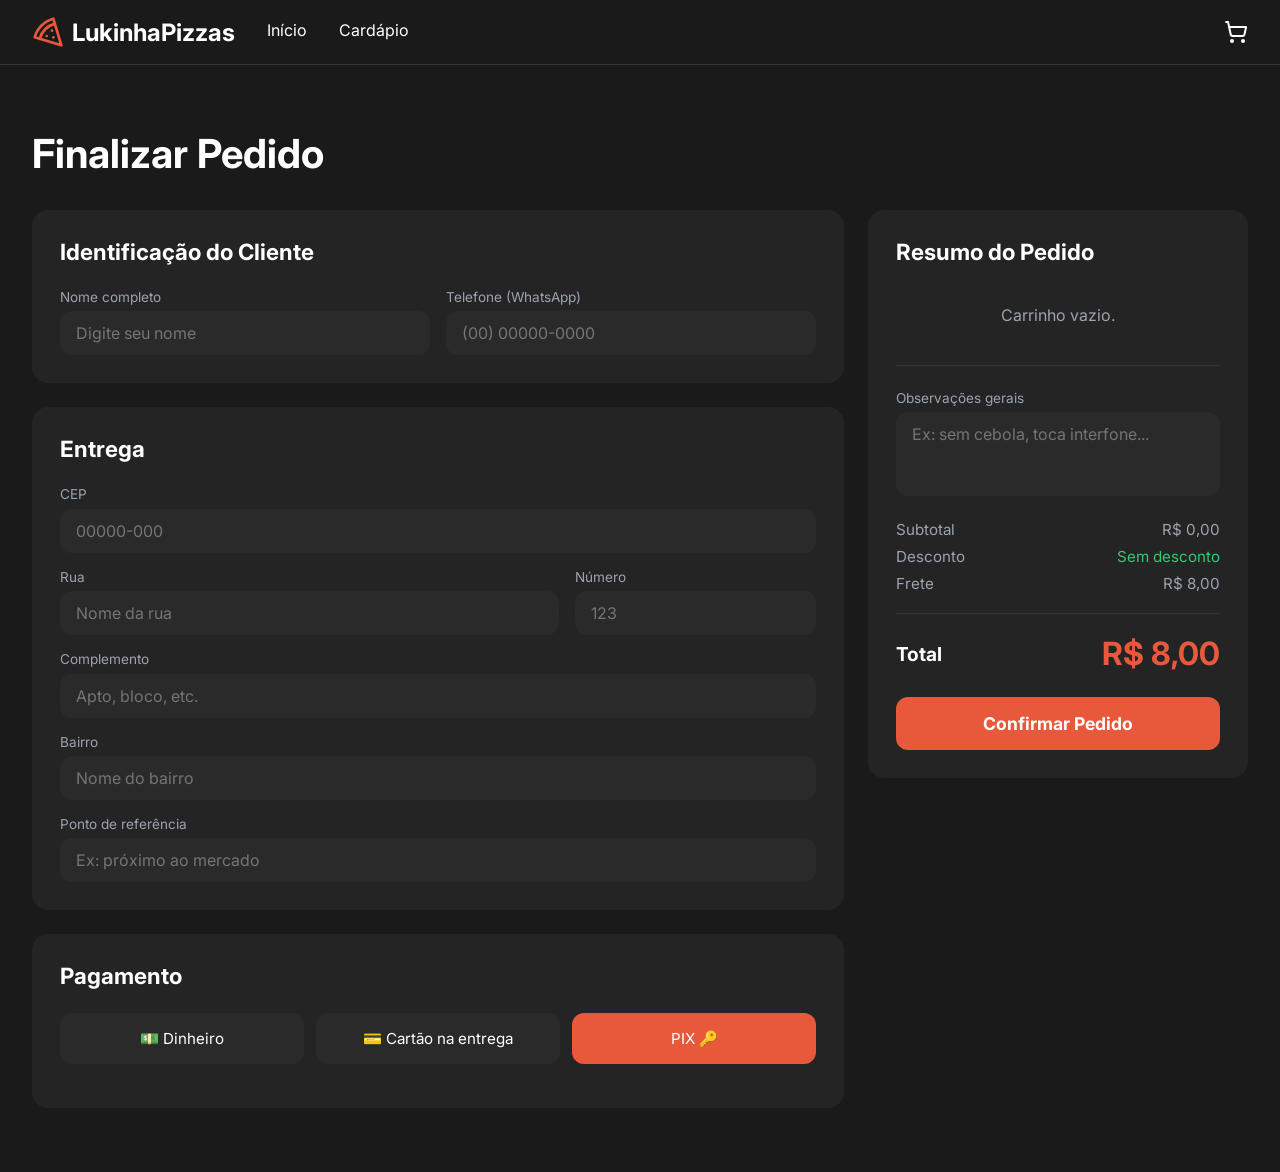
==== Sitema-de-pedidos-pizzaria/src/views/html/checkout.html @ a48dd03c "Aplicação do padrão Strategy" ====
<!DOCTYPE html>
<html lang="pt-BR">
<head>
  <meta charset="UTF-8" />
  <meta name="viewport" content="width=device-width, initial-scale=1.0" />
  <title>Finalizar Pedido – LukinhaPizzas</title>
  <link rel="preconnect" href="https://fonts.googleapis.com" />
  <link href="https://fonts.googleapis.com/css2?family=Inter:wght@400;600;700&display=swap" rel="stylesheet" />
  <link rel="stylesheet" href="css/inicio.css" />
  <link rel="stylesheet" href="css/checkout.css" />
</head>
<body>

<!-- HEADER -->
<header>
  <div class="nav-inner">
    <a class="logo" href="inicio.html">
      <svg width="32" height="32" viewBox="0 0 24 24" fill="none" stroke="currentColor" stroke-width="2" stroke-linecap="round" stroke-linejoin="round">
        <path d="M15 11h.01"/><path d="M11 15h.01"/><path d="M16 16h.01"/>
        <path d="m2 16 20 6-6-20A20 20 0 0 0 2 16"/>
        <path d="M5.71 17.11a17.04 17.04 0 0 1 11.4-11.4"/>
      </svg>
      LukinhaPizzas
    </a>
    <nav>
      <a href="inicio.html">Início</a>
      <a href="cardapio.html">Cardápio</a>
    </nav>
    <div class="search-wrap">
      <button class="cart-btn">
        <svg width="24" height="24" viewBox="0 0 24 24" fill="none" stroke="currentColor" stroke-width="2" stroke-linecap="round" stroke-linejoin="round">
          <circle cx="8" cy="21" r="1"/><circle cx="19" cy="21" r="1"/>
          <path d="M2.05 2.05h2l2.66 12.42a2 2 0 0 0 2 1.58h9.78a2 2 0 0 0 1.95-1.57l1.65-7.43H5.12"/>
        </svg>
        <span class="cart-badge">0</span>
      </button>
    </div>
  </div>
</header>

<!-- MAIN -->
<main class="section">
  <h1 class="page-title">Finalizar Pedido</h1>

  <div class="checkout-grid">

    <!-- COLUNA ESQUERDA -->
    <div class="checkout-left">

      <!-- IDENTIFICAÇÃO -->
      <div class="checkout-card">
        <h2 class="checkout-card__title">Identificação do Cliente</h2>
        <div class="form-row">
          <div class="form-group">
            <label>Nome completo</label>
            <input type="text" placeholder="Digite seu nome" id="inp-nome" />
          </div>
          <div class="form-group">
            <label>Telefone (WhatsApp)</label>
            <input type="tel" placeholder="(00) 00000-0000" id="inp-telefone" />
          </div>
        </div>
      </div>

      <!-- ENTREGA -->
      <div class="checkout-card">
        <h2 class="checkout-card__title">Entrega</h2>
        <div class="form-stack">

          <div class="form-group">
            <label>CEP</label>
            <div class="cep-wrap">
              <input type="text" placeholder="00000-000" id="inp-cep" maxlength="9" />
            </div>
          </div>

          <div class="form-row form-row--3">
            <div class="form-group span-2">
              <label>Rua</label>
              <input type="text" placeholder="Nome da rua" id="inp-rua" />
            </div>
            <div class="form-group">
              <label>Número</label>
              <input type="text" placeholder="123" id="inp-numero" />
            </div>
          </div>

          <div class="form-group">
            <label>Complemento</label>
            <input type="text" placeholder="Apto, bloco, etc." id="inp-complemento" />
          </div>

          <div class="form-group">
            <label>Bairro</label>
            <input type="text" placeholder="Nome do bairro" id="inp-bairro" />
          </div>

          <div class="form-group">
            <label>Ponto de referência</label>
            <input type="text" placeholder="Ex: próximo ao mercado" id="inp-referencia" />
          </div>

        </div>
      </div>

      <!-- PAGAMENTO -->
      <div class="checkout-card">
        <h2 class="checkout-card__title">Pagamento</h2>
        <div class="payment-options" id="payment-options">
          <button class="payment-btn" data-method="dinheiro" onclick="selectPayment('dinheiro')">💵 Dinheiro</button>
          <button class="payment-btn" data-method="cartao" onclick="selectPayment('cartao')">💳 Cartão na entrega</button>
          <button class="payment-btn active" data-method="pix" onclick="selectPayment('pix')">PIX 🔑</button>
        </div>
        <div class="troco-wrap" id="troco-wrap" style="display:none">
          <div class="form-group">
            <label>Troco para quanto?</label>
            <div class="troco-input-wrap">
              <span class="troco-prefix">R$</span>
              <input type="text" placeholder="0,00" id="inp-troco" />
            </div>
          </div>
        </div>
      </div>

    </div>

    <!-- COLUNA DIREITA -->
    <div class="checkout-right">
      <div class="checkout-card sticky-card">
        <h2 class="checkout-card__title">Resumo do Pedido</h2>

        <!-- ITENS -->
        <div class="order-items" id="order-items"></div>

        <!-- OBSERVAÇÕES -->
        <div class="form-group" style="margin-bottom:1.5rem">
          <label>Observações gerais</label>
          <textarea id="inp-obs" placeholder="Ex: sem cebola, toca interfone..." rows="3"></textarea>
        </div>

        <!-- TOTAIS -->
        <div class="order-totals">
  <div class="order-totals__row">
    <span>Subtotal</span>
    <span id="subtotal-val">R$ 0,00</span>
  </div>
  <div class="order-totals__row">
    <span>Desconto</span>
    <span id="desconto-val" style="color:#2ecc71">Sem desconto</span>
  </div>
  <div class="order-totals__row">
    <span>Frete</span>
    <span id="frete-val">R$ 0,00</span>
  </div>
</div>

        <div class="order-total-final">
          <span>Total</span>
          <strong id="total-val">R$ 0,00</strong>
        </div>

        <button class="btn-confirmar" onclick="confirmarPedido()">Confirmar Pedido</button>
      </div>
    </div>

  </div>
</main>

<script src="../../models/js/cart.js"></script>
<script src="../../services/PedidoService.js"></script>
<script src="../../models/js/checkout.js"></script>
</body>
</html>
---- Sitema-de-pedidos-pizzaria/src/views/html/css/inicio.css ----
*, *::before, *::after { box-sizing: border-box; margin: 0; padding: 0; }

:root {
  --bg: #1A1A1A;
  --bg2: #242424;
  --bg3: #2A2A2A;
  --border: #333;
  --accent: #E8593C;
  --accent-hover: #d14d31;
  --text: #fff;
  --muted: #9CA3AF;
}

body {
  font-family: 'Inter', -apple-system, BlinkMacSystemFont, sans-serif;
  background: var(--bg);
  color: var(--text);
  min-height: 100vh;
}

/* ── HEADER ── */
header {
  position: sticky;
  top: 0;
  z-index: 50;
  background: var(--bg);
  border-bottom: 1px solid var(--border);
}
.nav-inner {
  max-width: 1440px;
  margin: 0 auto;
  padding: 1rem 2rem;
  display: flex;
  align-items: center;
  gap: 2rem;
}
.logo {
  display: flex;
  align-items: center;
  gap: .5rem;
  font-size: 1.5rem;
  font-weight: 700;
  text-decoration: none;
  color: var(--text);
  white-space: nowrap;
}
.logo svg { color: var(--accent); }
nav { display: flex; gap: 2rem; }
nav a {
  text-decoration: none;
  color: var(--text);
  transition: color .2s;
  padding-bottom: .25rem;
  border-bottom: 2px solid trasnparent;
}
nav a:hover { color: var(--accent); }
nav a.active {
  color: var(--accent);
  border-bottom: 2px solid var(--accent);
}
.search-wrap {
  flex: 1;
  display: flex;
  align-items: center;
  justify-content: flex-end;
  gap: 1rem;
}
.search-box {
  position: relative;
  flex: 1;
  max-width: 26rem;
}
.search-box svg {
  position: absolute;
  left: 1rem;
  top: 50%;
  transform: translateY(-50%);
  color: var(--muted);
}
.search-box input {
  width: 100%;
  background: var(--bg2);
  color: var(--text);
  border: none;
  border-radius: 9999px;
  padding: .75rem 1rem .75rem 3rem;
  font-size: 1rem;
  outline: none;
  transition: box-shadow .2s;
}
.search-box input:focus { box-shadow: 0 0 0 2px var(--accent); }
.cart-btn {
  position: relative;
  background: none;
  border: none;
  color: var(--text);
  cursor: pointer;
  transition: color .2s;
}
.cart-btn:hover { color: var(--accent); }
.cart-badge {
  position: absolute;
  top: -8px;
  right: -8px;
  background: var(--accent);
  color: #fff;
  font-size: .65rem;
  font-weight: 700;
  border-radius: 9999px;
  width: 1.25rem;
  height: 1.25rem;
  display: flex;
  align-items: center;
  justify-content: center;
}

/* ── HERO ── */
.hero {
  position: relative;
  width: 100%;
  height: 480px;
  overflow: hidden;
}
.slide {
  position: absolute;
  inset: 0;
  background-size: cover;
  background-position: center;
  opacity: 0;
  transition: opacity .5s;
}
.slide.active { opacity: 1; }
.slide-content {
  max-width: 1440px;
  margin: 0 auto;
  padding: 0 2rem;
  height: 100%;
  display: flex;
  align-items: center;
}
.slide-text { max-width: 36rem; }
.slide-text h1 {
  font-size: 3.5rem;
  font-weight: 700;
  line-height: 1.1;
  margin-bottom: 1rem;
}
.slide-text p {
  font-size: 1.2rem;
  color: #d1d5db;
  margin-bottom: 2rem;
}
.btn-primary {
  background: var(--accent);
  color: #fff;
  border: none;
  border-radius: 9999px;
  padding: 1rem 2rem;
  font-size: 1.1rem;
  cursor: pointer;
  transition: background .2s;
  text-decoration: none;
  display: inline-block;
}
.btn-primary:hover { background: var(--accent-hover); }
.arrow-btn {
  position: absolute;
  top: 50%;
  transform: translateY(-50%);
  background: rgba(0,0,0,.5);
  border: none;
  color: #fff;
  border-radius: 9999px;
  padding: .75rem;
  cursor: pointer;
  display: flex;
  align-items: center;
  justify-content: center;
  transition: background .2s;
}
.arrow-btn:hover { background: rgba(0,0,0,.75); }
.arrow-prev { left: 2rem; }
.arrow-next { right: 2rem; }
.dots {
  position: absolute;
  bottom: 2rem;
  left: 50%;
  transform: translateX(-50%);
  display: flex;
  gap: .75rem;
}
.dot {
  width: .75rem;
  height: .75rem;
  border-radius: 9999px;
  background: rgba(255,255,255,.5);
  border: none;
  cursor: pointer;
  transition: background .2s;
}
.dot.active { background: var(--accent); }

/* ── SECTION SHARED ── */
.section {
  max-width: 1440px;
  margin: 0 auto;
  padding: 4rem 2rem;
}
.section-header {
  display: flex;
  align-items: center;
  justify-content: space-between;
  margin-bottom: 1.5rem;
}
.section-header h2, .section > h2 {
  font-size: 1.875rem;
  font-weight: 700;
  margin-bottom: 1.5rem;
}
.section-header a {
  color: var(--accent);
  text-decoration: none;
}
.section-header a:hover { text-decoration: underline; }

/* ── CATEGORIES ── */
.categories-wrap { position: relative; }
.categories-scroll {
  display: flex;
  gap: 1rem;
  overflow-x: auto;
  padding-bottom: 1rem;
  scrollbar-width: none;
}
.categories-scroll::-webkit-scrollbar { display: none; }
.category-card {
  flex-shrink: 0;
  width: 150px;
  height: 100px;
  background: var(--bg2);
  border-radius: 1rem;
  display: flex;
  flex-direction: column;
  align-items: center;
  justify-content: center;
  cursor: pointer;
  border: 1px solid transparent;
  transition: background .2s, border-color .2s;
  gap: .5rem;
  font-size: .875rem;
  font-weight: 700;
}
.category-card:hover {
  background: var(--bg3);
  border-color: var(--accent);
}
.category-card .emoji { font-size: 2.5rem; }
.fade-right {
  position: absolute;
  right: 0;
  top: 0;
  bottom: 0;
  width: 6rem;
  background: linear-gradient(to left, var(--bg), transparent);
  pointer-events: none;
}

/* ── PRODUCTS ── */
.products-track-wrap { overflow: hidden; }
.products-track {
  display: flex;
  gap: 1rem;
  transition: transform .5s;
}
.product-card {
  flex-shrink: 0;
  width: 220px;
  background: var(--bg2);
  border-radius: 1rem;
  overflow: hidden;
}
.product-img {
  height: 150px;
  overflow: hidden;
}
.product-img img {
  width: 100%;
  height: 100%;
  object-fit: cover;
}
.product-info { padding: 1rem; }
.product-info h3 { font-weight: 700; margin-bottom: .5rem; }
.product-info p {
  color: var(--muted);
  font-size: .875rem;
  margin-bottom: .5rem;
  display: -webkit-box;
  -webkit-line-clamp: 2;
  -webkit-box-orient: vertical;
  overflow: hidden;
}
.rating {
  display: flex;
  align-items: center;
  gap: .25rem;
  font-size: .875rem;
  margin-bottom: .5rem;
}
.rating .muted { color: var(--muted); }
.price {
  color: var(--accent);
  font-size: 1.25rem;
  font-weight: 700;
  margin-bottom: .75rem;
}
.btn-add {
  width: 100%;
  background: var(--accent);
  color: #fff;
  border: none;
  border-radius: .75rem;
  padding: .5rem;
  font-size: 1rem;
  cursor: pointer;
  transition: background .2s;
}
.btn-add:hover { background: var(--accent-hover); }

/* ── FOOTER ── */
footer {
  background: #111;
  border-top: 1px solid var(--border);
  margin-top: 4rem;
}
.footer-inner {
  max-width: 1440px;
  margin: 0 auto;
  padding: 3rem 2rem;
}
.footer-grid {
  display: grid;
  grid-template-columns: repeat(4, 1fr);
  gap: 3rem;
  margin-bottom: 2rem;
}
.footer-logo {
  display: flex;
  align-items: center;
  gap: .5rem;
  margin-bottom: 1rem;
  font-size: 1.25rem;
  font-weight: 700;
}
.footer-logo svg { color: var(--accent); }
.footer-desc {
  color: var(--muted);
  font-size: .875rem;
  margin-bottom: 1rem;
}
.social-links { display: flex; gap: 1rem; }
.social-links a {
  color: var(--muted);
  transition: color .2s;
}
.social-links a:hover { color: var(--accent); }
.footer-col h3 { font-weight: 700; margin-bottom: 1rem; }
.footer-col ul { list-style: none; display: flex; flex-direction: column; gap: .5rem; }
.footer-col ul a {
  color: var(--muted);
  font-size: .875rem;
  text-decoration: none;
  transition: color .2s;
}
.footer-col ul a:hover { color: var(--accent); }
.footer-col p { color: var(--muted); font-size: .875rem; }
.payment-badges { display: flex; gap: .75rem; flex-wrap: wrap; margin-top: .25rem; }
.badge {
  background: var(--bg2);
  padding: .4rem .75rem;
  border-radius: .5rem;
  font-size: .75rem;
}
.footer-bottom {
  padding-top: 2rem;
  border-top: 1px solid var(--border);
  text-align: center;
  color: var(--muted);
  font-size: .75rem;
}

/* SVG icons */
svg { display: inline-block; vertical-align: middle; }


/* busca */
.search-box { position: relative; }

.search-results {
  display: none;
  position: absolute;
  top: calc(100% + .5rem);
  left: 0;
  right: 0;
  background: #242424;
  border: 1px solid #333;
  border-radius: 1rem;
  overflow: hidden;
  z-index: 100;
  max-height: 320px;
  overflow-y: auto;
}

.search-item {
  display: flex;
  align-items: center;
  gap: .75rem;
  padding: .75rem 1rem;
  cursor: pointer;
  transition: background .2s;
}
.search-item:hover { background: #2A2A2A; }
.search-item img {
  width: 48px;
  height: 48px;
  object-fit: cover;
  border-radius: .5rem;
  flex-shrink: 0;
}
.search-item div { display: flex; flex-direction: column; gap: .2rem; }
.search-item__name { font-size: .9rem; font-weight: 600; }
.search-item__price { font-size: .85rem; color: #E8593C; font-weight: 700; }
.search-empty { padding: 1rem; text-align: center; color: #9CA3AF; }
---- Sitema-de-pedidos-pizzaria/src/views/html/css/checkout.css ----
/* ============================================================
   checkout.css — estilos da página de finalizar pedido
   ============================================================ */

.page-title {
  font-size: 2.5rem;
  font-weight: 700;
  margin-bottom: 2rem;
}

/* ── GRID PRINCIPAL ── */
.checkout-grid {
  display: grid;
  grid-template-columns: 1fr 380px;
  gap: 1.5rem;
  align-items: start;
}

@media (max-width: 1024px) {
  .checkout-grid { grid-template-columns: 1fr; }
}

/* ── COLUNAS ── */
.checkout-left  { display: flex; flex-direction: column; gap: 1.5rem; }
.checkout-right { display: flex; flex-direction: column; }

/* ── CARD ── */
.checkout-card {
  background: var(--bg2);
  border-radius: 1rem;
  padding: 1.75rem;
}
.checkout-card__title {
  font-size: 1.4rem;
  font-weight: 700;
  margin-bottom: 1.5rem;
}
.sticky-card {
  position: sticky;
  top: 5.5rem;
}

/* ── FORM ── */
.form-row {
  display: grid;
  grid-template-columns: 1fr 1fr;
  gap: 1rem;
}
.form-row--3 { grid-template-columns: 1fr 1fr 1fr; }
.span-2 { grid-column: span 2; }

.form-stack { display: flex; flex-direction: column; gap: 1rem; }

.form-group { display: flex; flex-direction: column; gap: .4rem; }
.form-group label {
  font-size: .85rem;
  color: var(--muted);
}
.form-group input,
.form-group textarea {
  background: var(--bg3);
  color: var(--text);
  border: none;
  border-radius: .75rem;
  padding: .75rem 1rem;
  font-size: 1rem;
  font-family: inherit;
  outline: none;
  transition: box-shadow .2s;
  width: 100%;
}
.form-group input:focus,
.form-group textarea:focus {
  box-shadow: 0 0 0 2px var(--accent);
}
.form-group textarea {
  resize: none;
}

/* ── CEP ── */
.cep-wrap { display: flex; gap: .75rem; }
.cep-wrap input { flex: 1; }
.btn-buscar {
  background: var(--accent);
  color: #fff;
  border: none;
  border-radius: .75rem;
  padding: .75rem 1.25rem;
  font-size: .95rem;
  font-family: inherit;
  cursor: pointer;
  white-space: nowrap;
  transition: background .2s;
}
.btn-buscar:hover { background: var(--accent-hover); }

/* ── PAGAMENTO ── */
.payment-options {
  display: grid;
  grid-template-columns: repeat(3, 1fr);
  gap: .75rem;
  margin-bottom: 1rem;
}
.payment-btn {
  background: var(--bg3);
  color: var(--text);
  border: none;
  border-radius: .75rem;
  padding: 1rem .5rem;
  font-size: .95rem;
  font-family: inherit;
  cursor: pointer;
  transition: background .2s, color .2s;
}
.payment-btn:hover { background: var(--border); }
.payment-btn.active {
  background: var(--accent);
  color: #fff;
}

/* ── TROCO ── */
.troco-input-wrap { position: relative; }
.troco-prefix {
  position: absolute;
  left: 1rem;
  top: 50%;
  transform: translateY(-50%);
  color: var(--muted);
  font-size: .95rem;
}
.troco-input-wrap input { padding-left: 2.75rem; }

/* ── RESUMO DO PEDIDO ── */
.order-items {
  display: flex;
  flex-direction: column;
  gap: .75rem;
  margin-bottom: 1.5rem;
  padding-bottom: 1.5rem;
  border-bottom: 1px solid var(--border);
}
.order-item {
  display: flex;
  justify-content: space-between;
  align-items: flex-start;
  gap: .5rem;
}
.order-item__info { flex: 1; }
.order-item__name { font-weight: 600; font-size: .95rem; }
.order-item__qty  { font-size: .85rem; color: var(--muted); margin-top: .15rem; }
.order-item__price {
  color: var(--accent);
  font-weight: 700;
  white-space: nowrap;
}

/* ── TOTAIS ── */
.order-totals {
  display: flex;
  flex-direction: column;
  gap: .5rem;
  margin-bottom: 1.25rem;
  padding-bottom: 1.25rem;
  border-bottom: 1px solid var(--border);
}
.order-totals__row {
  display: flex;
  justify-content: space-between;
  color: var(--muted);
  font-size: .95rem;
}

.order-total-final {
  display: flex;
  justify-content: space-between;
  align-items: center;
  margin-bottom: 1.5rem;
}
.order-total-final span { font-size: 1.2rem; font-weight: 700; }
.order-total-final strong {
  font-size: 2rem;
  font-weight: 700;
  color: var(--accent);
}

/* ── BOTÃO CONFIRMAR ── */
.btn-confirmar {
  width: 100%;
  background: var(--accent);
  color: #fff;
  border: none;
  border-radius: .75rem;
  padding: 1rem;
  font-size: 1.1rem;
  font-weight: 700;
  font-family: inherit;
  cursor: pointer;
  transition: background .2s;
}
.btn-confirmar:hover { background: var(--accent-hover); }

@media (max-width: 600px) {
  .form-row       { grid-template-columns: 1fr; }
  .form-row--3    { grid-template-columns: 1fr; }
  .span-2         { grid-column: span 1; }
  .payment-options { grid-template-columns: 1fr; }
}
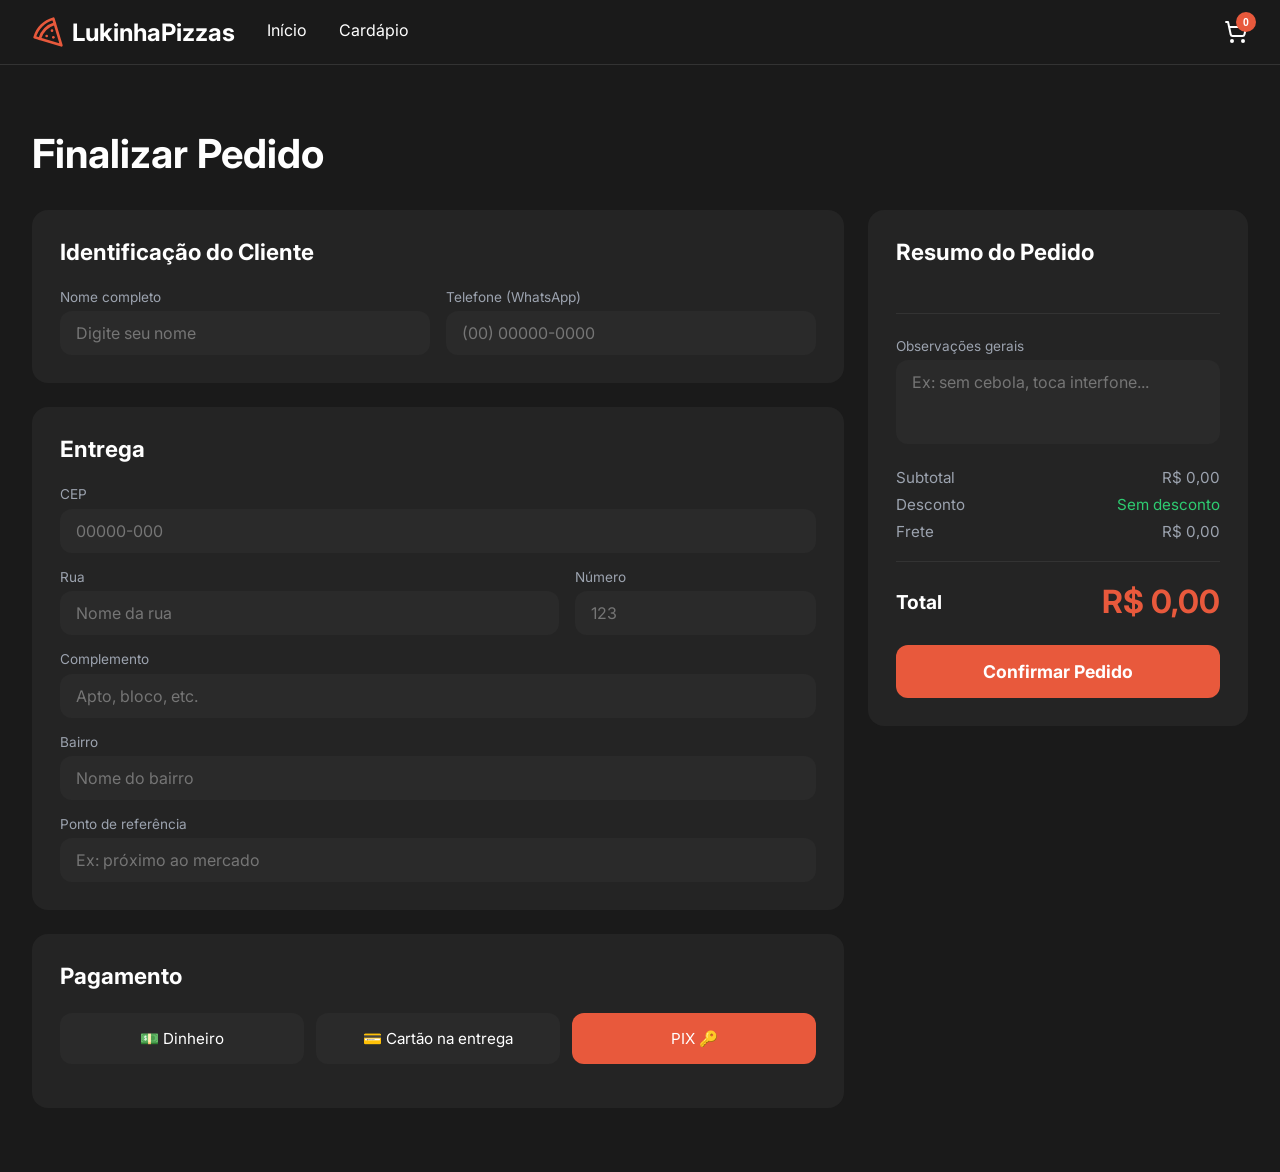
==== commit b7f238fd: "Evolução completa do sistema" ====
--- a/Sitema-de-pedidos-pizzaria/src/views/html/checkout.html
+++ b/Sitema-de-pedidos-pizzaria/src/views/html/checkout.html
@@ -166,8 +166,13 @@
   </div>
 </main>
 
-<script src="../../models/js/cart.js"></script>
+<script src="../../repositories/PedidoRepository.js"></script>
+<script src="../../repositories/ProdutoRepository.js"></script>
+<script src="../../models/PedidoSingleton.js"></script>
+<script src="../../models/ProdutoFactory.js"></script>
+<script src="../../models/cart.js"></script>
 <script src="../../services/PedidoService.js"></script>
-<script src="../../models/js/checkout.js"></script>
+<script src="../../controllers/PedidoController.js"></script>
+<script src="../../models/checkout.js"></script>
 </body>
 </html>
